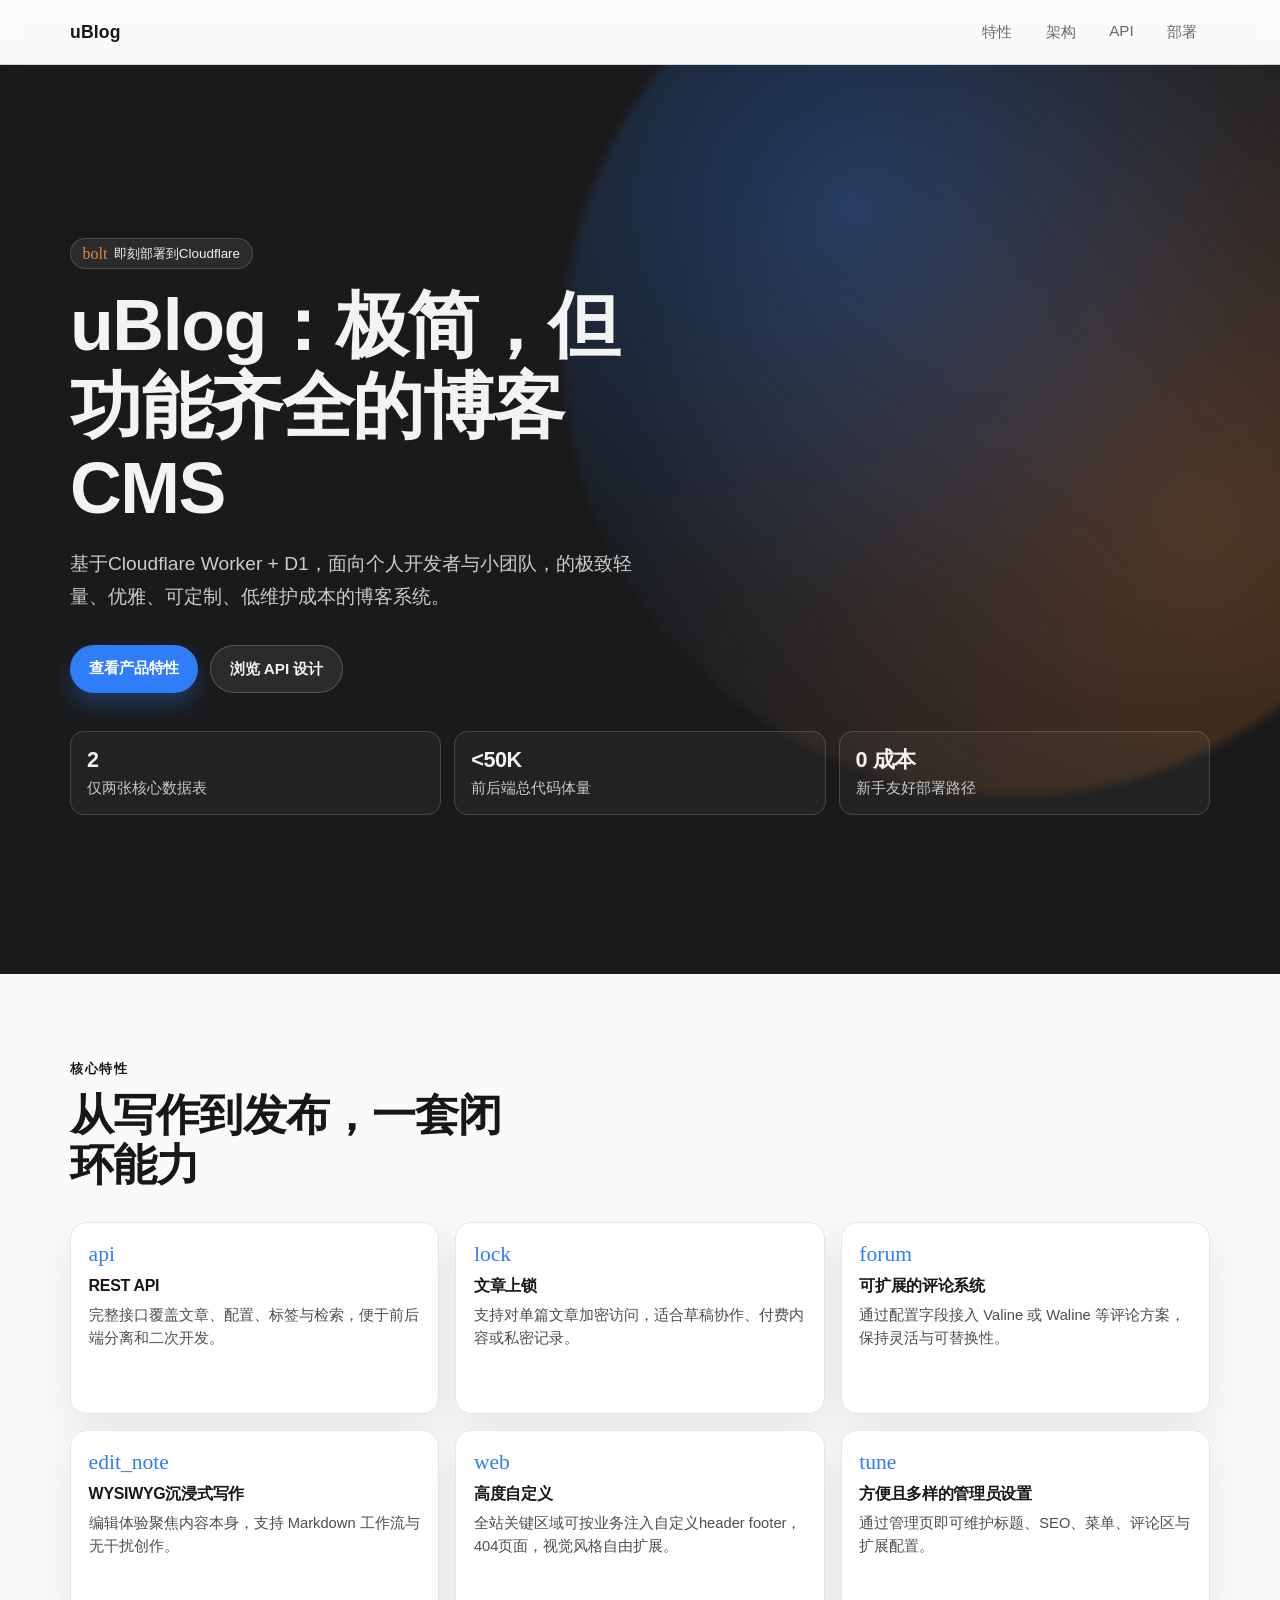
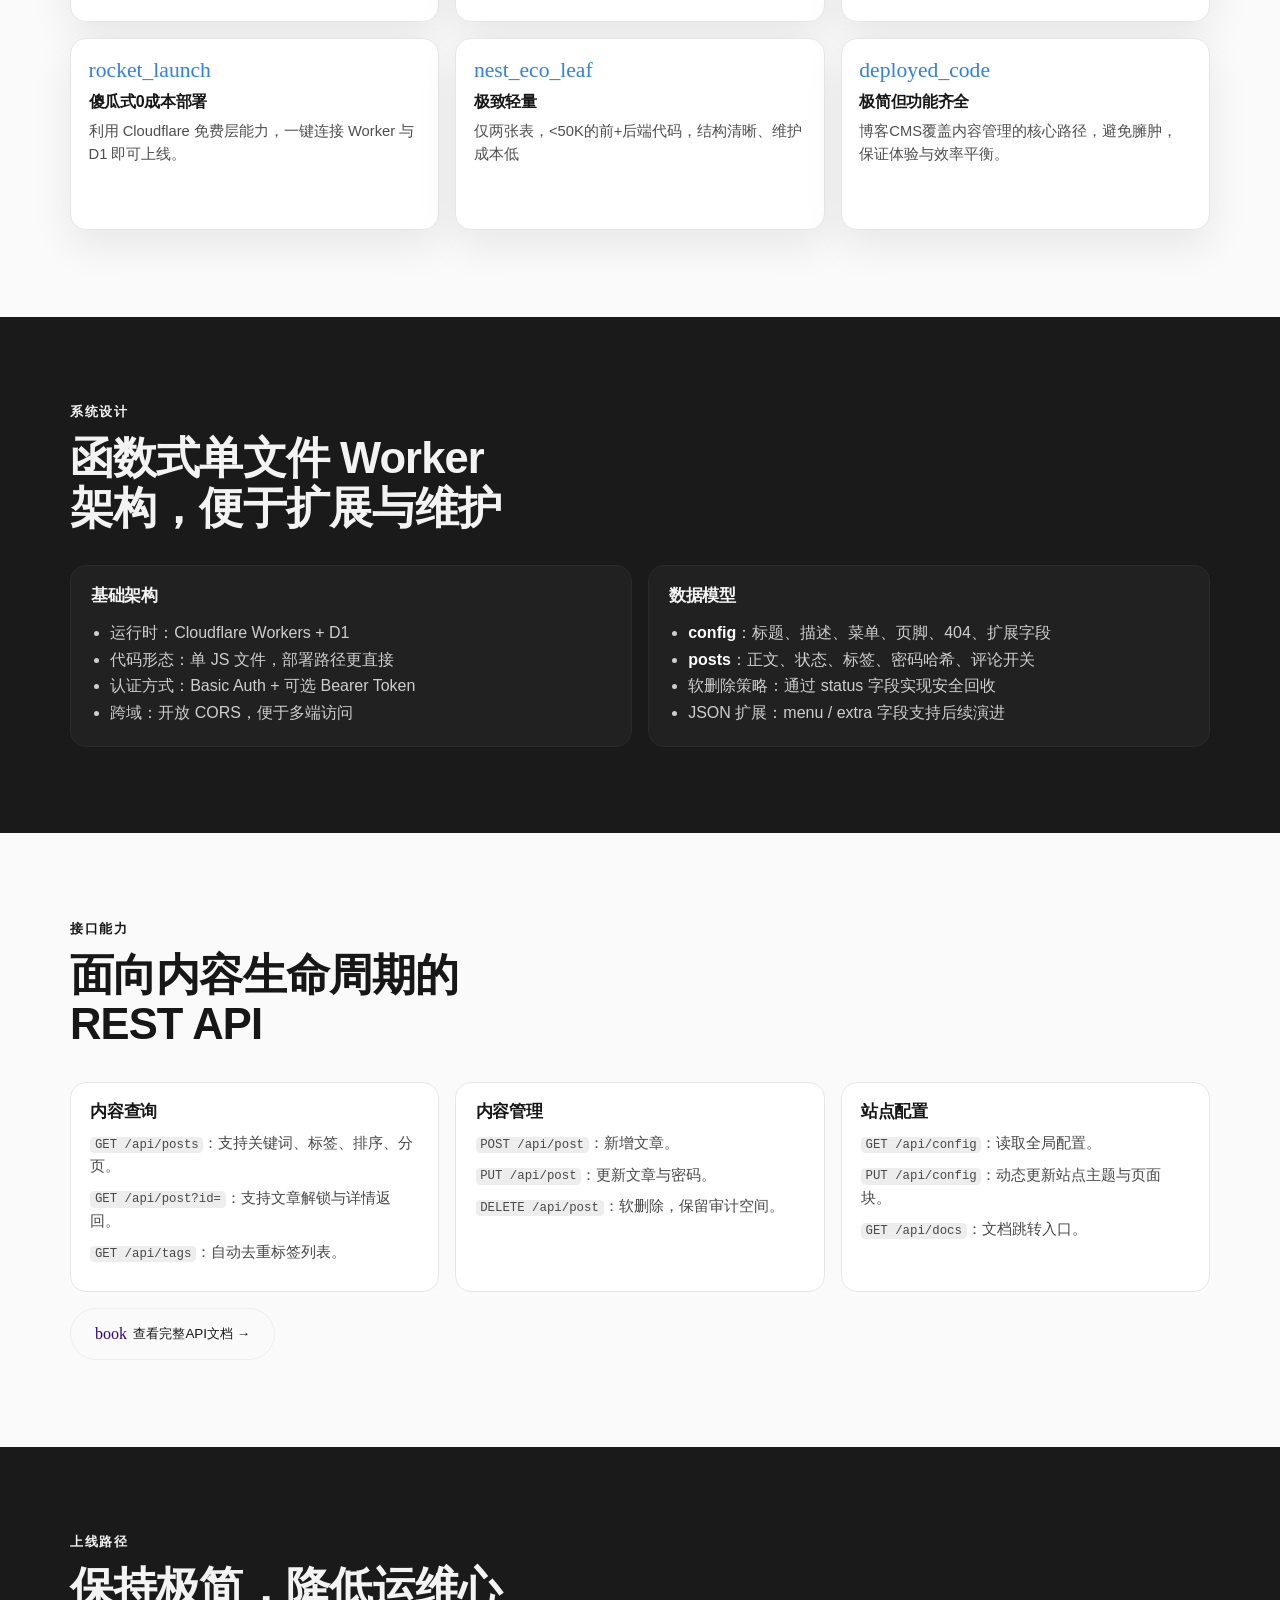
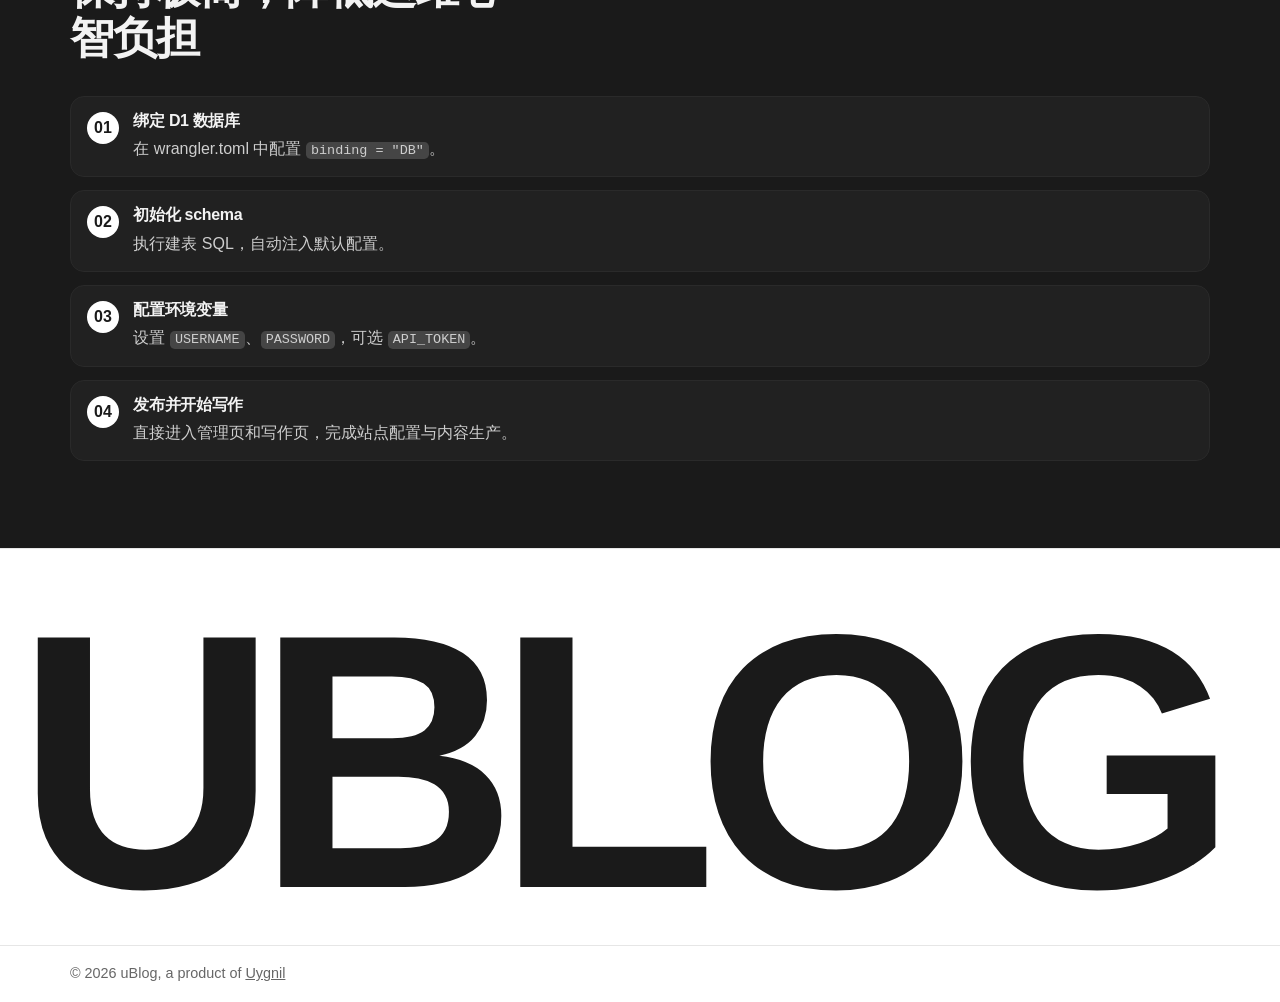
==== landing/index.html @ 9b81aa14 "docs: README and landing page" ====
<!DOCTYPE html>
<html lang="zh-CN">
  <head>
    <meta charset="UTF-8" />
    <meta name="viewport" content="width=device-width, initial-scale=1.0" />
    <title>uBlog | 极简但功能齐全的博客 CMS</title>
    <meta
      name="description"
      content="uBlog 是基于 Cloudflare Worker + D1 的极简博客系统：轻量、可扩展、支持文章上锁、REST API 与沉浸式 Markdown 写作。"
    />
    <link rel="preconnect" href="https://fonts.googleapis.com" />
    <link rel="preconnect" href="https://fonts.gstatic.com" crossorigin />
    <link rel="stylesheet" href="./styles.css" />
  </head>
  <body>
    <header class="site-header">
      <div class="container nav-wrap">
        <a class="logo" href="#top">uBlog</a>
        <nav class="nav-links">
          <a href="#features">特性</a>
          <a href="#architecture">架构</a>
          <a href="#api">API</a>
          <a href="#deploy">部署</a>
        </nav>
      </div>
    </header>

    <main id="top">
      <section class="hero section-dark">
        <div class="hero-glow" id="heroGlow" aria-hidden="true"></div>
        <div class="container hero-content">
          <p class="pill" onclick="window.location.href='https://github.com/xolyn/ublog'" style="cursor: pointer;">
            <span style="color: rgb(231,136,60)" class="material-symbols-outlined" aria-hidden="true">bolt</span>
            即刻部署到Cloudflare
          </p>  
          <h1 data-reveal>uBlog：极简，但功能齐全的博客 CMS</h1>
          <p class="hero-desc" data-reveal>
            基于Cloudflare Worker + D1，面向个人开发者与小团队，的极致轻量、优雅、可定制、低维护成本的博客系统。
          </p>
          <div class="hero-actions" data-reveal>
            <a class="btn btn-primary" href="#features">查看产品特性</a>
            <a class="btn btn-ghost" href="#api">浏览 API 设计</a>
          </div>
          <div class="kpis" data-reveal>
            <article>
              <h3>2</h3>
              <p>仅两张核心数据表</p>
            </article>
            <article>
              <h3>&lt;50K</h3>
              <p>前后端总代码体量</p>
            </article>
            <article>
              <h3>0 成本</h3>
              <p>新手友好部署路径</p>
            </article>
          </div>
        </div>
      </section>

      <section id="features" class="section-light">
        <div class="container">
          <p class="section-label" data-reveal>核心特性</p>
          <h2 data-reveal>从写作到发布，一套闭环能力</h2>
          <div class="feature-grid">
            <article class="feature-card" data-reveal>
              <span class="material-symbols-outlined" aria-hidden="true">api</span>
              <h3>REST API</h3>
              <p>完整接口覆盖文章、配置、标签与检索，便于前后端分离和二次开发。</p>
            </article>
            <article class="feature-card" data-reveal>
              <span class="material-symbols-outlined" aria-hidden="true">lock</span>
              <h3>文章上锁</h3>
              <p>支持对单篇文章加密访问，适合草稿协作、付费内容或私密记录。</p>
            </article>
            <article class="feature-card" data-reveal>
              <span class="material-symbols-outlined" aria-hidden="true">forum</span>
              <h3>可扩展的评论系统</h3>
              <p>通过配置字段接入 Valine 或 Waline 等评论方案，保持灵活与可替换性。</p>
            </article>
            <article class="feature-card" data-reveal>
              <span class="material-symbols-outlined" aria-hidden="true">edit_note</span>
              <h3>WYSIWYG沉浸式写作</h3>
              <p>编辑体验聚焦内容本身，支持 Markdown 工作流与无干扰创作。</p>
            </article>
            <article class="feature-card" data-reveal>
              <span class="material-symbols-outlined" aria-hidden="true">web</span>
              <h3>高度自定义</h3>
              <p>全站关键区域可按业务注入自定义header footer，404页面，视觉风格自由扩展。</p>
            </article>
            <article class="feature-card" data-reveal>
              <span class="material-symbols-outlined" aria-hidden="true">tune</span>
              <h3>方便且多样的管理员设置</h3>
              <p>通过管理页即可维护标题、SEO、菜单、评论区与扩展配置。</p>
            </article>
            <article class="feature-card" data-reveal>
              <span class="material-symbols-outlined" aria-hidden="true">rocket_launch</span>
              <h3>傻瓜式0成本部署</h3>
              <p>利用 Cloudflare 免费层能力，一键连接 Worker 与 D1 即可上线。</p>
            </article>
            <article class="feature-card" data-reveal>
              <span class="material-symbols-outlined" aria-hidden="true">nest_eco_leaf</span>
              <h3>极致轻量</h3>
              <p>仅两张表，&lt;50K的前+后端代码，结构清晰、维护成本低</p>
            </article>
            <article class="feature-card" data-reveal>
              <span class="material-symbols-outlined" aria-hidden="true">deployed_code</span>
              <h3>极简但功能齐全</h3>
              <p>博客CMS覆盖内容管理的核心路径，避免臃肿，保证体验与效率平衡。</p>
            </article>
          </div>
        </div>
      </section>

      <section id="architecture" class="section-dark">
        <div class="container">
          <p class="section-label" data-reveal>系统设计</p>
          <h2 data-reveal>函数式单文件 Worker 架构，便于扩展与维护</h2>
          <div class="split-grid">
            <article class="panel" data-reveal>
              <h3>基础架构</h3>
              <ul>
                <li>运行时：Cloudflare Workers + D1</li>
                <li>代码形态：单 JS 文件，部署路径更直接</li>
                <li>认证方式：Basic Auth + 可选 Bearer Token</li>
                <li>跨域：开放 CORS，便于多端访问</li>
              </ul>
            </article>
            <article class="panel" data-reveal>
              <h3>数据模型</h3>
              <ul>
                <li><strong>config</strong>：标题、描述、菜单、页脚、404、扩展字段</li>
                <li><strong>posts</strong>：正文、状态、标签、密码哈希、评论开关</li>
                <li>软删除策略：通过 status 字段实现安全回收</li>
                <li>JSON 扩展：menu / extra 字段支持后续演进</li>
              </ul>
            </article>
          </div>
        </div>
      </section>

      <section id="api" class="section-light">
        <div class="container">
          <p class="section-label" data-reveal>接口能力</p>
          <h2 data-reveal>面向内容生命周期的 REST API</h2>
          <div class="api-grid">
            <article class="api-card" data-reveal>
              <h3>内容查询</h3>
              <p><code>GET /api/posts</code>：支持关键词、标签、排序、分页。</p>
              <p><code>GET /api/post?id=</code>：支持文章解锁与详情返回。</p>
              <p><code>GET /api/tags</code>：自动去重标签列表。</p>
            </article>
            <article class="api-card" data-reveal>
              <h3>内容管理</h3>
              <p><code>POST /api/post</code>：新增文章。</p>
              <p><code>PUT /api/post</code>：更新文章与密码。</p>
              <p><code>DELETE /api/post</code>：软删除，保留审计空间。</p>
            </article>
            <article class="api-card" data-reveal>
              <h3>站点配置</h3>
              <p><code>GET /api/config</code>：读取全局配置。</p>
              <p><code>PUT /api/config</code>：动态更新站点主题与页面块。</p>
              <p><code>GET /api/docs</code>：文档跳转入口。</p>
            </article>
          </div>

            <p class="pill" style="padding:1rem 1.5rem; cursor: pointer; border:1px solid #eee; margin-top: 1rem;" onclick="window.location.href='https://github.com/xolyn/ublog/blob/main/readme.md#api'" style="cursor: pointer;">
              <span style="color: rgb(50, 0, 151)" class="material-symbols-outlined" aria-hidden="true">book</span>
              查看完整API文档 &rarr;
            </p>  

        </div>
      </section>

      <section id="deploy" class="section-dark">
        <div class="container">
          <p class="section-label" data-reveal>上线路径</p>
          <h2 data-reveal>保持极简，降低运维心智负担</h2>
          <div class="timeline">
            <article data-reveal>
              <span>01</span>
              <div>
                <h3>绑定 D1 数据库</h3>
                <p>在 wrangler.toml 中配置 <code>binding = "DB"</code>。</p>
              </div>
            </article>
            <article data-reveal>
              <span>02</span>
              <div>
                <h3>初始化 schema</h3>
                <p>执行建表 SQL，自动注入默认配置。</p>
              </div>
            </article>
            <article data-reveal>
              <span>03</span>
              <div>
                <h3>配置环境变量</h3>
                <p>设置 <code>USERNAME</code>、<code>PASSWORD</code>，可选 <code>API_TOKEN</code>。</p>
              </div>
            </article>
            <article data-reveal>
              <span>04</span>
              <div>
                <h3>发布并开始写作</h3>
                <p>直接进入管理页和写作页，完成站点配置与内容生产。</p>
              </div>
            </article>
          </div>
        </div>
      </section>

      <section class="brand-wall">
        <div class="container">
          <p class="brand-fit" id="brandFit" aria-label="UBLOG">UBLOG</p>
        </div>
      </section>
    </main>

    <footer class="site-footer">
      <div class="container">
        <p>&copy; 2026 uBlog, a product of <a href="https://zhoulingyu.net" target="_blank">Uygnil</a></p>
      </div>
    </footer>

    <script src="./script.js"></script>
  </body>
</html>
---- landing/styles.css ----
@font-face {
  font-family: 'Inter';
  src: url('https://cdn.zhoulingyu.net/fonts/inter/InterLatin.woff2') format('woff2');
}

@font-face {
  font-family: 'msr';
  src: url('https://cdn.zhoulingyu.net/fonts/~icon/msr.woff2') format('woff2');
}

:root {
  --color-base: #1a1a1a;
  --color-surface: #fafafa;
  --color-white: #ffffff;
  --color-text-dark: #171717;
  --color-text-light: #f3f3f3;
  --color-muted-dark: #8b8b8b;
  --color-muted-light: #676767;
  --color-border-dark: #2a2a2a;
  --color-border-light: #e6e6e6;
  --color-accent: #2f7ef7;
  --color-accent-2: #ff8c3a;
  --header-height: 4rem;
  --radius-xl: 1.25rem;
  --radius-lg: 1rem;
  --radius-md: 0.875rem;
  --shadow-soft: 0 16px 40px rgba(0, 0, 0, 0.08);
  --shadow-dark: 0 24px 48px rgba(0, 0, 0, 0.25);
  --container-width: 1140px;
}

*,
*::before,
*::after {
  box-sizing: border-box;
}

html {
  scroll-behavior: smooth;
}

body {
  margin: 0;
  font-family: "Inter", "PingFang SC", "Hiragino Sans GB", "Microsoft YaHei",
    sans-serif;
  background: var(--color-surface);
  color: var(--color-text-dark);
  text-rendering: optimizeLegibility;
  overflow-x: hidden;
}

a {
  color: inherit;
}

.container {
  width: min(var(--container-width), calc(100% - 2.5rem));
  margin: 0 auto;
}

.site-header {
  position: fixed;
  top: 0;
  left: 0;
  width: 100%;
  z-index: 1000;
  background: rgba(250, 250, 250, 0.82);
  backdrop-filter: blur(14px);
  border-bottom: 1px solid rgba(26, 26, 26, 0.08);
}

.nav-wrap {
  min-height: var(--header-height);
  display: flex;
  align-items: center;
  justify-content: space-between;
  gap: 1rem;
}

.logo {
  text-decoration: none;
  font-weight: 800;
  font-size: 1.1rem;
  letter-spacing: 0.01em;
}

.nav-links {
  display: flex;
  gap: 0.5rem;
  flex-wrap: wrap;
  justify-content: flex-end;
}

.nav-links a {
  text-decoration: none;
  color: var(--color-muted-light);
  font-size: 0.95rem;
  font-weight: 500;
  padding: 0.45rem 0.8rem;
  border-radius: 999px;
  transition: color 180ms ease, background-color 180ms ease;
}

.nav-links a:hover,
.nav-links a.is-active {
  color: var(--color-base);
  background: rgba(26, 26, 26, 0.08);
}

main {
  padding-top: var(--header-height);
}

section {
  position: relative;
  overflow: hidden;
}

.section-dark {
  background: var(--color-base);
  color: var(--color-text-light);
}

.section-light {
  background: var(--color-surface);
  color: var(--color-text-dark);
}

.hero {
  min-height: calc(94svh - var(--header-height));
  display: flex;
  align-items: center;
  padding: 5.5rem 0 4.5rem;
}

.hero-glow {
  position: absolute;
  top: -18%;
  right: -14%;
  width: min(56rem, 85vw);
  height: min(56rem, 85vw);
  border-radius: 50%;
  background:
    radial-gradient(
      circle at 32% 34%,
      rgba(47, 126, 247, 0.32),
      rgba(47, 126, 247, 0.05) 48%,
      rgba(47, 126, 247, 0) 72%
    ),
    radial-gradient(
      circle at 72% 70%,
      rgba(255, 140, 58, 0.24),
      rgba(255, 140, 58, 0) 65%
    );
  pointer-events: none;
  filter: blur(4px);
  transform: translate3d(0, 0, 0);
}

.hero-content {
  position: relative;
  z-index: 1;
}

.pill {
  width: fit-content;
  display: inline-flex;
  align-items: center;
  gap: 0.4rem;
  margin: 0;
  padding: 0.32rem 0.72rem;
  border-radius: 999px;
  background: rgba(250, 250, 250, 0.08);
  border: 1px solid rgba(250, 250, 250, 0.15);
  font-size: 0.84rem;
}

.pill .material-symbols-outlined {
  font-size: 1rem;
  color: #9ec2ff;
}

.material-symbols-outlined{
font-family: 'msr' !important;
}

h1,
h2,
h3 {
  margin: 0;
  line-height: 1.14;
  letter-spacing: -0.02em;
}

h1 {
  margin-top: 1rem;
  max-width: 14ch;
  font-size: clamp(2.2rem, 5.6vw, 5rem);
}

.hero-desc {
  margin-top: 1.15rem;
  max-width: 56ch;
  color: #cccccc;
  font-size: clamp(1rem, 2.2vw, 1.2rem);
  line-height: 1.7;
}

.hero-actions {
  margin-top: 2rem;
  display: flex;
  flex-wrap: wrap;
  gap: 0.75rem;
}

.btn {
  text-decoration: none;
  border-radius: 999px;
  padding: 0.76rem 1.18rem;
  font-weight: 600;
  font-size: 0.95rem;
  transition: transform 180ms ease, box-shadow 180ms ease, background-color 180ms ease;
}

.btn:hover {
  transform: translateY(-1px);
}

.btn-primary {
  color: var(--color-white);
  background: var(--color-accent);
  box-shadow: 0 12px 22px rgba(47, 126, 247, 0.3);
}

.btn-primary:hover {
  background: #226ce0;
}

.btn-ghost {
  color: #f2f2f2;
  background: rgba(250, 250, 250, 0.08);
  border: 1px solid rgba(250, 250, 250, 0.2);
}

.kpis {
  margin-top: 2.4rem;
  display: grid;
  grid-template-columns: repeat(3, minmax(0, 1fr));
  gap: 0.8rem;
}

.kpis article {
  border: 1px solid rgba(250, 250, 250, 0.16);
  border-radius: var(--radius-md);
  background: rgba(255, 255, 255, 0.04);
  padding: 1rem;
}

.kpis h3 {
  font-size: 1.35rem;
}

.kpis p {
  margin: 0.4rem 0 0;
  color: #cacaca;
  font-size: 0.92rem;
}

.section-light .container,
.section-dark .container {
  padding: 5.4rem 0;
}

.section-label {
  margin: 0;
  font-size: 0.82rem;
  text-transform: uppercase;
  letter-spacing: 0.13em;
  font-weight: 700;
  opacity: 0.76;
}

.section-light h2,
.section-dark h2 {
  margin-top: 0.82rem;
  max-width: 18ch;
  font-size: clamp(1.75rem, 3.4vw, 3.2rem);
}

.feature-grid {
  margin-top: 2rem;
  display: grid;
  grid-template-columns: repeat(3, minmax(0, 1fr));
  gap: 1rem;
}

.feature-card {
  background: var(--color-white);
  border: 1px solid var(--color-border-light);
  border-radius: var(--radius-lg);
  padding: 1.2rem 1.1rem;
  min-height: 12rem;
  box-shadow: var(--shadow-soft);
}

.feature-card .material-symbols-outlined {
  font-size: 1.35rem;
  color: var(--color-accent);
}

.feature-card h3 {
  margin-top: 0.6rem;
  font-size: 1rem;
}

.feature-card p {
  margin: 0.55rem 0 0;
  color: #4e4e4e;
  line-height: 1.55;
  font-size: 0.92rem;
}

.split-grid {
  margin-top: 2rem;
  display: grid;
  grid-template-columns: repeat(2, minmax(0, 1fr));
  gap: 1rem;
}

.panel {
  border: 1px solid var(--color-border-dark);
  border-radius: var(--radius-lg);
  padding: 1.25rem;
  background: rgba(255, 255, 255, 0.03);
}

.panel h3 {
  font-size: 1.08rem;
}

.panel ul {
  margin: 0.9rem 0 0;
  padding-left: 1.2rem;
  color: #cecece;
  line-height: 1.65;
}

.panel strong {
  color: var(--color-white);
}

.api-grid {
  margin-top: 2rem;
  display: grid;
  grid-template-columns: repeat(3, minmax(0, 1fr));
  gap: 1rem;
}

.api-card {
  background: var(--color-white);
  border: 1px solid var(--color-border-light);
  border-radius: var(--radius-lg);
  padding: 1.2rem;
}

.api-card h3 {
  font-size: 1.05rem;
  margin-bottom: 0.68rem;
}

.api-card p {
  margin: 0.52rem 0;
  color: #484848;
  line-height: 1.55;
  font-size: 0.92rem;
}

code {
  font-family: ui-monospace, SFMono-Regular, Menlo, Consolas, monospace;
  font-size: 0.84em;
  border-radius: 0.35em;
  padding: 0.1em 0.38em;
  background: rgba(26, 26, 26, 0.08);
}

.section-dark code {
  background: rgba(250, 250, 250, 0.16);
}

.timeline {
  margin-top: 2rem;
  display: grid;
  gap: 0.8rem;
}

.timeline article {
  display: grid;
  grid-template-columns: auto 1fr;
  align-items: flex-start;
  gap: 0.9rem;
  border: 1px solid var(--color-border-dark);
  border-radius: var(--radius-md);
  padding: 0.95rem 1rem;
  background: rgba(255, 255, 255, 0.03);
}

.timeline span {
  display: inline-flex;
  width: 2rem;
  height: 2rem;
  border-radius: 999px;
  align-items: center;
  justify-content: center;
  font-weight: 700;
  color: var(--color-base);
  background: var(--color-white);
}

.timeline h3 {
  font-size: 1rem;
}

.timeline p {
  margin: 0.45rem 0 0;
  color: #cecece;
  line-height: 1.5;
}

.brand-wall {
  background: var(--color-white);
  padding: 4rem 0 2.2rem;
  border-top: 1px solid var(--color-border-light);
  overflow: clip;
}

.brand-wall .container {
  width: 100%;
  max-width: none;
  padding: 0 1rem;
  overflow: hidden;
}

.brand-fit {
  margin: 0;
  width: 100%;
  display: block;
  white-space: nowrap;
  line-height: 0.82;
  font-weight: 900;
  letter-spacing: -0.06em;
  color: var(--color-base);
  user-select: none;
  text-transform: uppercase;
}

.site-footer {
  background: var(--color-white);
  border-top: 1px solid var(--color-border-light);
  padding: 1.2rem 0 2rem;
}

.site-footer p {
  margin: 0;
  color: #666666;
  font-size: 0.9rem;
}

[data-reveal] {
  opacity: 0;
  transform: translate3d(0, 24px, 0);
  transition: opacity 640ms ease, transform 640ms ease;
}

[data-reveal].is-visible {
  opacity: 1;
  transform: translate3d(0, 0, 0);
}

@media (max-width: 1080px) {
  .feature-grid,
  .api-grid {
    grid-template-columns: repeat(2, minmax(0, 1fr));
  }
}

@media (max-width: 800px) {
  :root {
    --header-height: 4.6rem;
  }

  .container {
    width: min(var(--container-width), calc(100% - 1.6rem));
  }

  .hero {
    padding: 4rem 0 3.4rem;
    min-height: auto;
  }

  .nav-wrap {
    align-items: flex-start;
    padding: 0.7rem 0;
    flex-direction: column;
  }

  .nav-links {
    width: 100%;
    justify-content: flex-start;
  }

  .kpis,
  .feature-grid,
  .split-grid,
  .api-grid {
    grid-template-columns: 1fr;
  }

  .section-light .container,
  .section-dark .container {
    padding: 4.4rem 0;
  }

  .brand-wall {
    padding-top: 3.2rem;
  }
}

@media (orientation: landscape) and (max-height: 660px) {
  .hero {
    min-height: auto;
    padding-top: 3.8rem;
  }

  .kpis article {
    padding: 0.8rem;
  }
}

@media (prefers-reduced-motion: reduce) {
  html {
    scroll-behavior: auto;
  }

  [data-reveal] {
    opacity: 1;
    transform: none;
    transition: none;
  }

  .btn {
    transition: none;
  }

  .hero-glow {
    transform: none !important;
  }
}
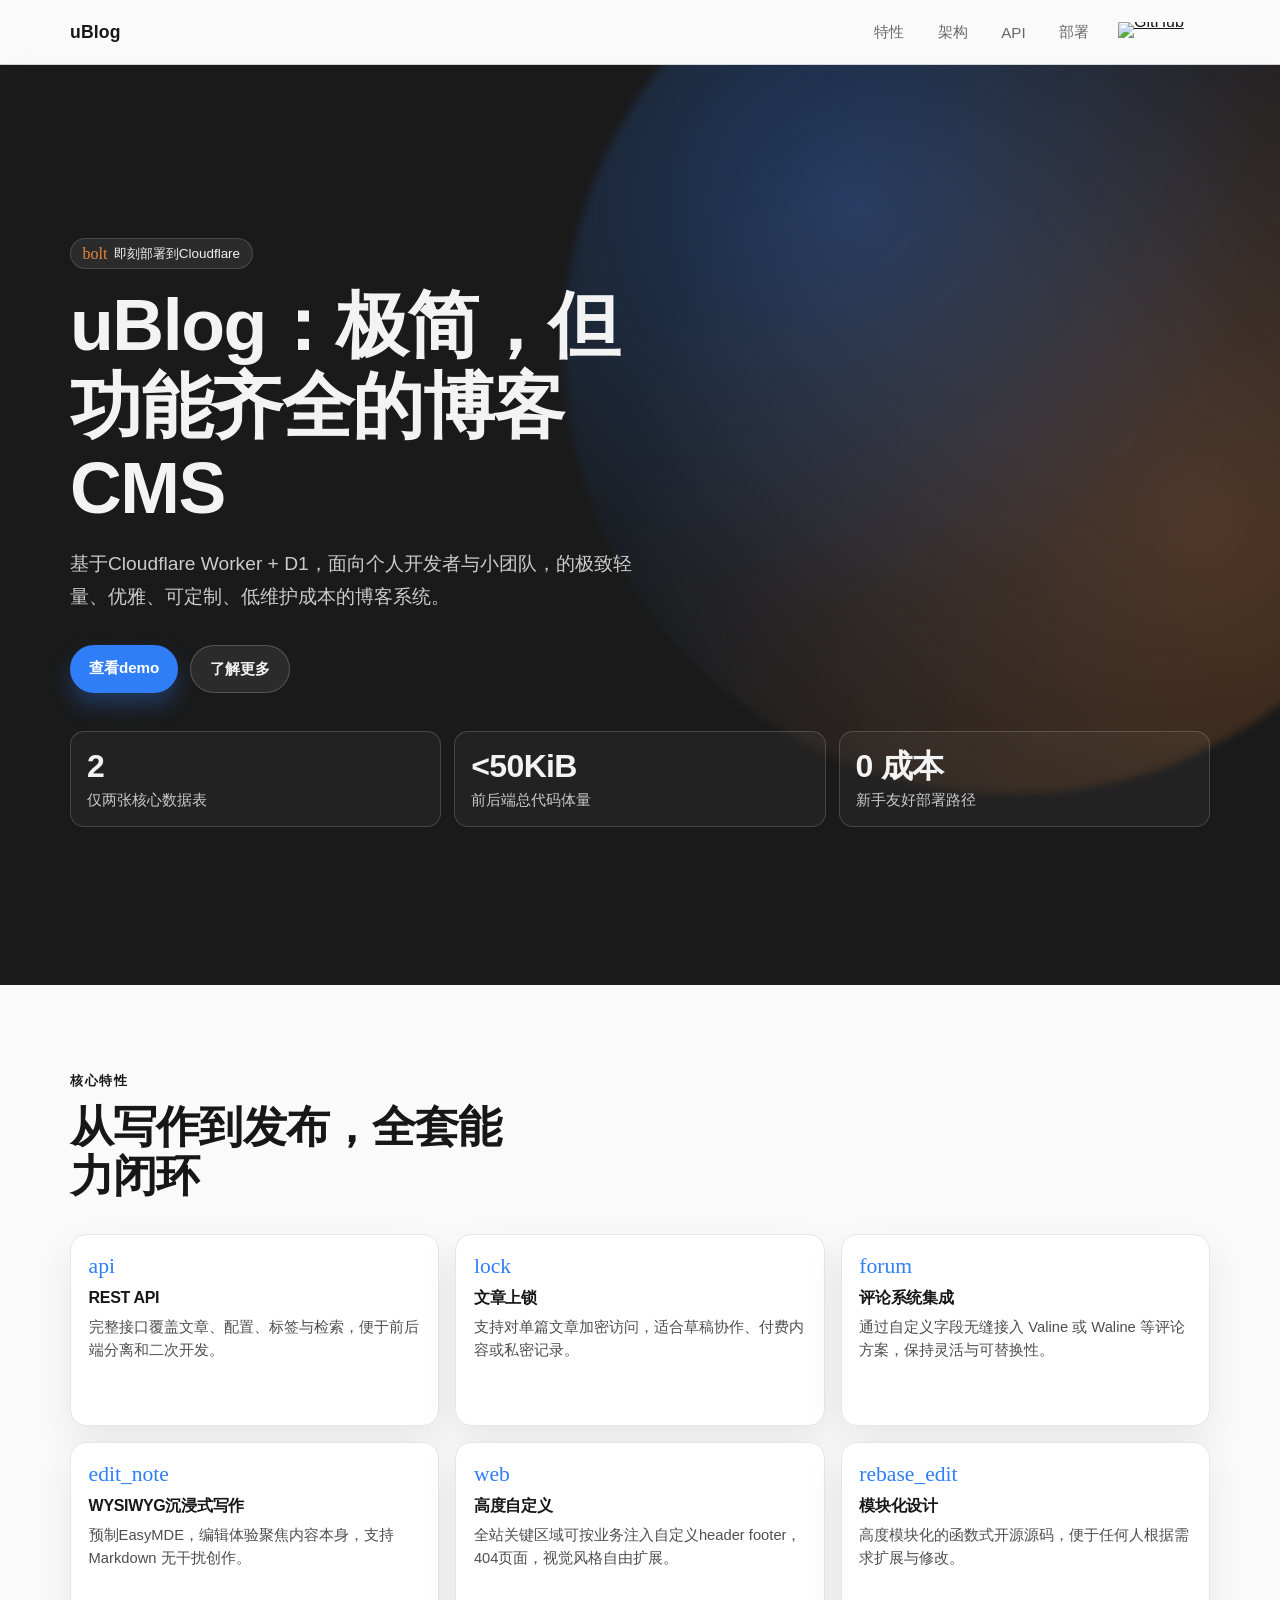
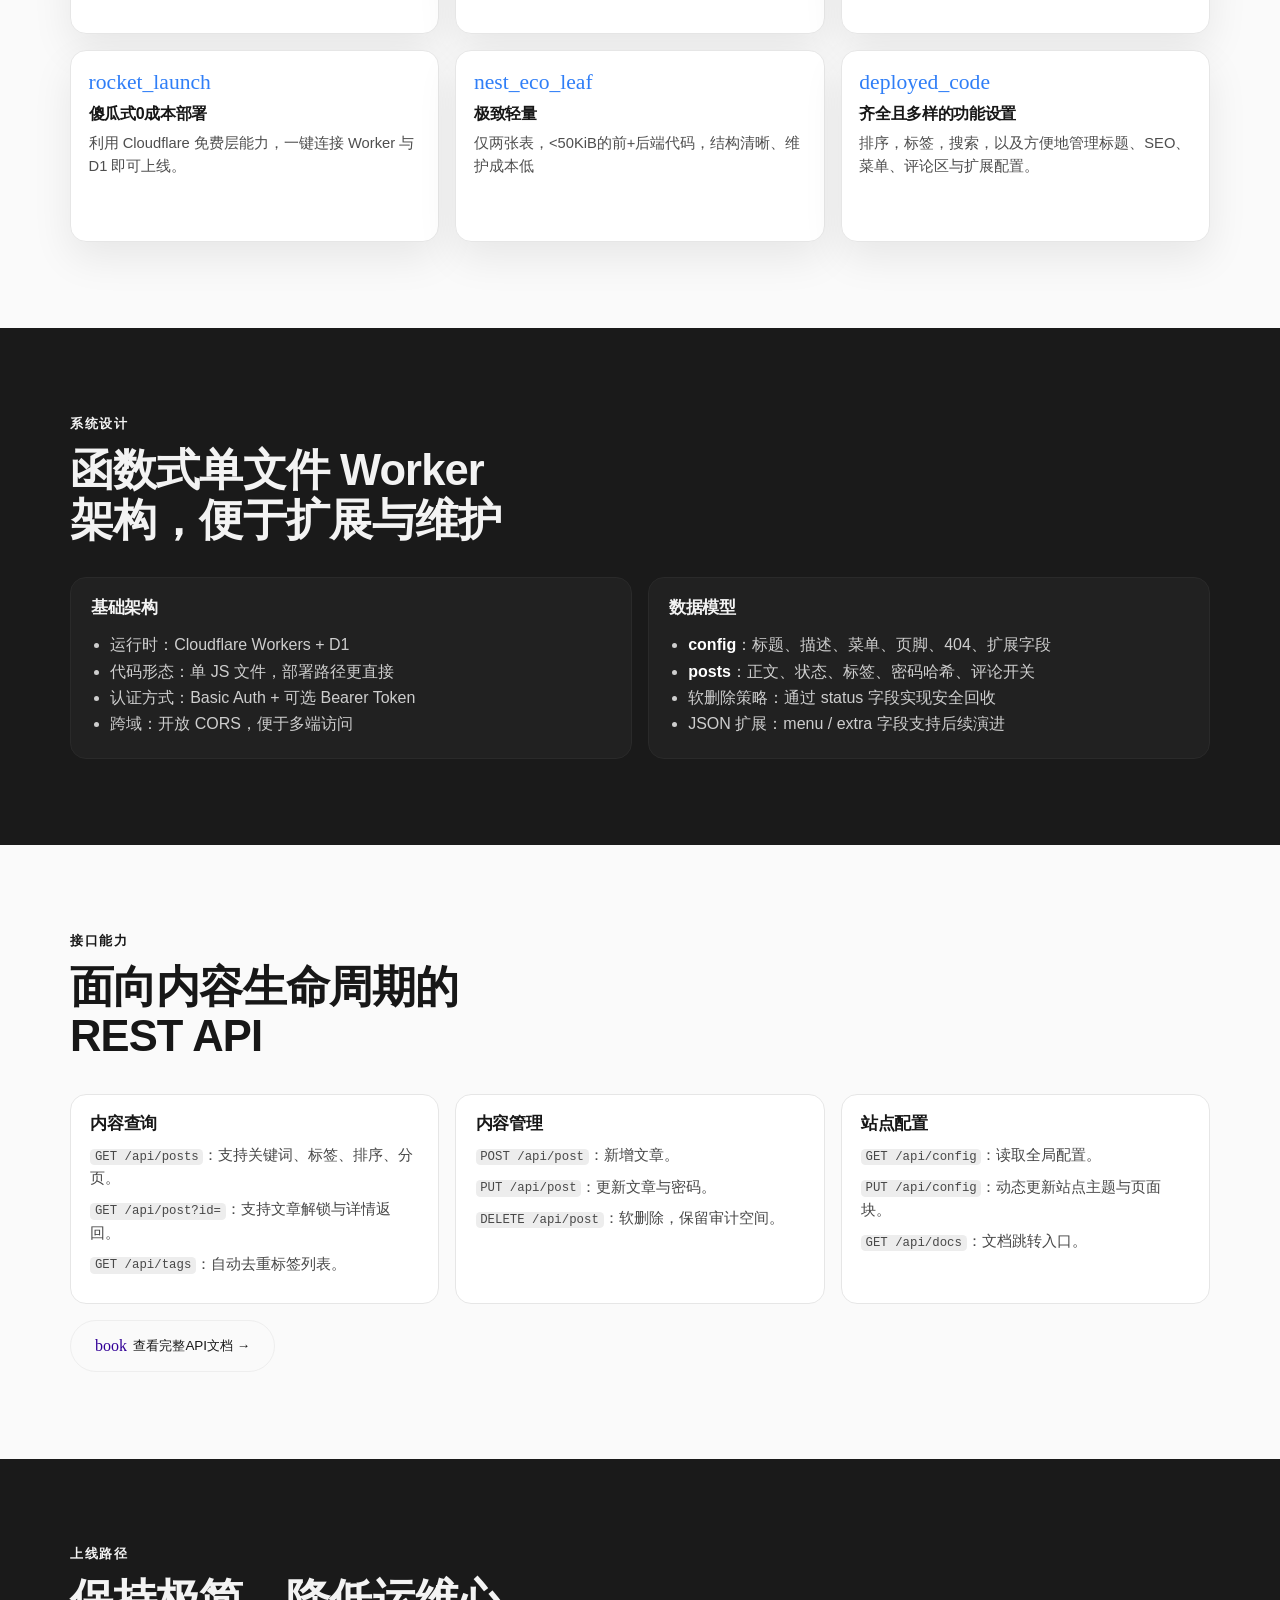
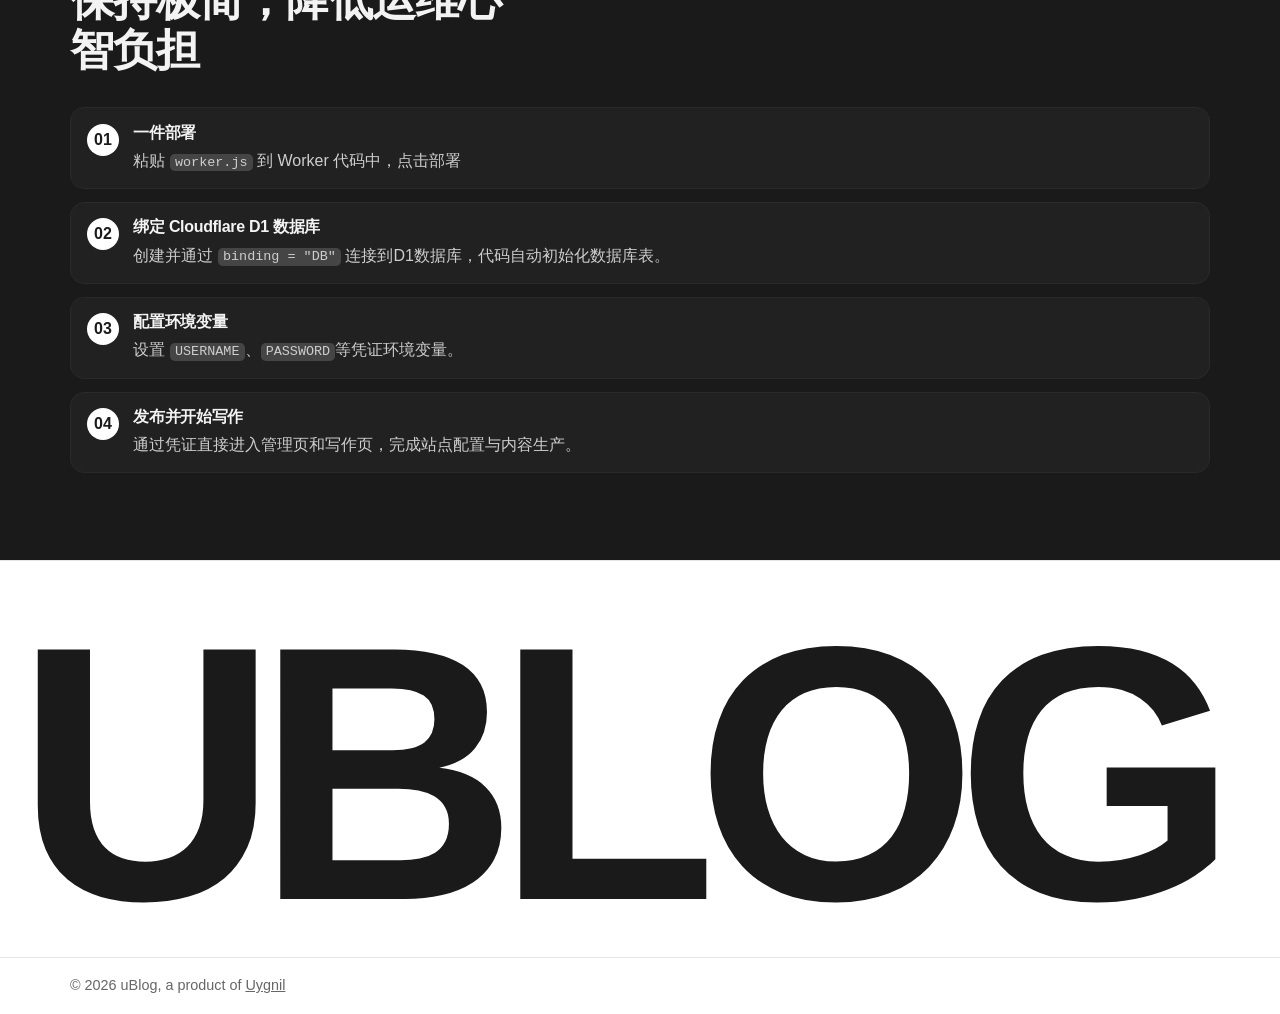
==== commit 7c31f13d: "styles: update landing page" ====
--- a/landing/index.html
+++ b/landing/index.html
@@ -16,12 +16,46 @@
     <header class="site-header">
       <div class="container nav-wrap">
         <a class="logo" href="#top">uBlog</a>
-        <nav class="nav-links">
+        <nav
+          class="nav-links"
+          id="primary-nav"
+          aria-label="页面导航"
+        >
           <a href="#features">特性</a>
           <a href="#architecture">架构</a>
           <a href="#api">API</a>
           <a href="#deploy">部署</a>
         </nav>
+        <div class="nav-tools">
+          <a
+            class="nav-github"
+            href="https://github.com/xolyn/ublog"
+            target="_blank"
+            rel="noopener noreferrer"
+          >
+            <img
+              class="nav-github__badge"
+              src="https://img.shields.io/github/stars/xolyn/ublog"
+              alt="GitHub"
+              width="92"
+              height="20"
+              loading="lazy"
+              decoding="async"
+            />
+          </a>
+          <button
+            type="button"
+            class="nav-toggle"
+            id="navToggle"
+            aria-expanded="false"
+            aria-controls="primary-nav"
+            aria-label="展开或收起导航菜单"
+          >
+            <span class="nav-toggle__bar" aria-hidden="true"></span>
+            <span class="nav-toggle__bar" aria-hidden="true"></span>
+            <span class="nav-toggle__bar" aria-hidden="true"></span>
+          </button>
+        </div>
       </div>
     </header>
 
@@ -38,20 +72,20 @@
             基于Cloudflare Worker + D1，面向个人开发者与小团队，的极致轻量、优雅、可定制、低维护成本的博客系统。
           </p>
           <div class="hero-actions" data-reveal>
-            <a class="btn btn-primary" href="#features">查看产品特性</a>
-            <a class="btn btn-ghost" href="#api">浏览 API 设计</a>
+            <a class="btn btn-primary" href="https://ublog.zlybox.eu.org">查看demo</a>
+            <a class="btn btn-ghost" href="#features">了解更多</a>
           </div>
           <div class="kpis" data-reveal>
             <article>
-              <h3>2</h3>
+              <h3 style="font-size: xx-large;">2</h3>
               <p>仅两张核心数据表</p>
             </article>
             <article>
-              <h3>&lt;50K</h3>
+              <h3 style="font-size: xx-large;">&lt;50KiB</h3>
               <p>前后端总代码体量</p>
             </article>
             <article>
-              <h3>0 成本</h3>
+              <h3 style="font-size: xx-large;">0 成本</h3>
               <p>新手友好部署路径</p>
             </article>
           </div>
@@ -61,7 +95,7 @@
       <section id="features" class="section-light">
         <div class="container">
           <p class="section-label" data-reveal>核心特性</p>
-          <h2 data-reveal>从写作到发布，一套闭环能力</h2>
+          <h2 data-reveal>从写作到发布，全套能力闭环</h2>
           <div class="feature-grid">
             <article class="feature-card" data-reveal>
               <span class="material-symbols-outlined" aria-hidden="true">api</span>
@@ -75,13 +109,13 @@
             </article>
             <article class="feature-card" data-reveal>
               <span class="material-symbols-outlined" aria-hidden="true">forum</span>
-              <h3>可扩展的评论系统</h3>
-              <p>通过配置字段接入 Valine 或 Waline 等评论方案，保持灵活与可替换性。</p>
+              <h3>评论系统集成</h3>
+              <p>通过自定义字段无缝接入 Valine 或 Waline 等评论方案，保持灵活与可替换性。</p>
             </article>
             <article class="feature-card" data-reveal>
               <span class="material-symbols-outlined" aria-hidden="true">edit_note</span>
               <h3>WYSIWYG沉浸式写作</h3>
-              <p>编辑体验聚焦内容本身，支持 Markdown 工作流与无干扰创作。</p>
+              <p>预制EasyMDE，编辑体验聚焦内容本身，支持 Markdown 无干扰创作。</p>
             </article>
             <article class="feature-card" data-reveal>
               <span class="material-symbols-outlined" aria-hidden="true">web</span>
@@ -89,9 +123,9 @@
               <p>全站关键区域可按业务注入自定义header footer，404页面，视觉风格自由扩展。</p>
             </article>
             <article class="feature-card" data-reveal>
-              <span class="material-symbols-outlined" aria-hidden="true">tune</span>
-              <h3>方便且多样的管理员设置</h3>
-              <p>通过管理页即可维护标题、SEO、菜单、评论区与扩展配置。</p>
+              <span class="material-symbols-outlined" aria-hidden="true">rebase_edit</span>
+              <h3>模块化设计</h3>
+              <p>高度模块化的函数式开源源码，便于任何人根据需求扩展与修改。</p>
             </article>
             <article class="feature-card" data-reveal>
               <span class="material-symbols-outlined" aria-hidden="true">rocket_launch</span>
@@ -101,12 +135,12 @@
             <article class="feature-card" data-reveal>
               <span class="material-symbols-outlined" aria-hidden="true">nest_eco_leaf</span>
               <h3>极致轻量</h3>
-              <p>仅两张表，&lt;50K的前+后端代码，结构清晰、维护成本低</p>
+              <p>仅两张表，&lt;50KiB的前+后端代码，结构清晰、维护成本低</p>
             </article>
             <article class="feature-card" data-reveal>
               <span class="material-symbols-outlined" aria-hidden="true">deployed_code</span>
-              <h3>极简但功能齐全</h3>
-              <p>博客CMS覆盖内容管理的核心路径，避免臃肿，保证体验与效率平衡。</p>
+              <h3>齐全且多样的功能设置</h3>
+              <p>排序，标签，搜索，以及方便地管理标题、SEO、菜单、评论区与扩展配置。</p>
             </article>
           </div>
         </div>
@@ -164,7 +198,10 @@
             </article>
           </div>
 
-            <p class="pill" style="padding:1rem 1.5rem; cursor: pointer; border:1px solid #eee; margin-top: 1rem;" onclick="window.location.href='https://github.com/xolyn/ublog/blob/main/readme.md#api'" style="cursor: pointer;">
+            <p class="pill"  
+            onmouseenter="this.style.filter='brightness(.7)'"
+            onmouseleave="this.style.filter='brightness(1)'"
+            style="transition: .3s; padding:1rem 1.5rem; cursor: pointer; border:1px solid #eee; margin-top: 1rem;" onclick="window.location.href='https://github.com/xolyn/ublog/blob/main/readme.md#api'" style="cursor: pointer;">
               <span style="color: rgb(50, 0, 151)" class="material-symbols-outlined" aria-hidden="true">book</span>
               查看完整API文档 &rarr;
             </p>  
@@ -180,29 +217,31 @@
             <article data-reveal>
               <span>01</span>
               <div>
-                <h3>绑定 D1 数据库</h3>
-                <p>在 wrangler.toml 中配置 <code>binding = "DB"</code>。</p>
-              </div>
-            </article>
+                <h3>一件部署</h3>
+                <p>粘贴 <code>worker.js</code> 到 Worker 代码中，点击部署</p>
+              </div>
+            </article>
+
             <article data-reveal>
               <span>02</span>
               <div>
-                <h3>初始化 schema</h3>
-                <p>执行建表 SQL，自动注入默认配置。</p>
-              </div>
-            </article>
+                <h3>绑定 Cloudflare D1 数据库</h3>
+                <p>创建并通过 <code>binding = "DB"</code> 连接到D1数据库，代码自动初始化数据库表。</p>
+              </div>
+            </article>
+
             <article data-reveal>
               <span>03</span>
               <div>
                 <h3>配置环境变量</h3>
-                <p>设置 <code>USERNAME</code>、<code>PASSWORD</code>，可选 <code>API_TOKEN</code>。</p>
+                <p>设置 <code>USERNAME</code>、<code>PASSWORD</code>等凭证环境变量。</p>
               </div>
             </article>
             <article data-reveal>
               <span>04</span>
               <div>
                 <h3>发布并开始写作</h3>
-                <p>直接进入管理页和写作页，完成站点配置与内容生产。</p>
+                <p>通过凭证直接进入管理页和写作页，完成站点配置与内容生产。</p>
               </div>
             </article>
           </div>
--- a/landing/styles.css
+++ b/landing/styles.css
@@ -74,7 +74,7 @@
   display: flex;
   align-items: center;
   justify-content: space-between;
-  gap: 1rem;
+  gap: 0.75rem 1rem;
 }
 
 .logo {
@@ -82,13 +82,87 @@
   font-weight: 800;
   font-size: 1.1rem;
   letter-spacing: 0.01em;
+  flex-shrink: 0;
+}
+
+.nav-tools {
+  display: flex;
+  align-items: center;
+  gap: 0.35rem;
+  flex-shrink: 0;
+}
+
+.nav-github {
+  display: inline-flex;
+  align-items: center;
+  line-height: 0;
+}
+
+.nav-github__badge {
+  display: block;
+  height: 20px;
+  width: auto;
+  max-width: min(92px, 28vw);
+  object-fit: contain;
+}
+
+.nav-toggle {
+  display: none;
+  flex-direction: column;
+  justify-content: center;
+  align-items: center;
+  gap: 5px;
+  width: 2.5rem;
+  height: 2.5rem;
+  margin: 0;
+  padding: 0;
+  border: none;
+  border-radius: var(--radius-md);
+  background: transparent;
+  color: var(--color-base);
+  cursor: pointer;
+  touch-action: manipulation;
+  -webkit-tap-highlight-color: transparent;
+}
+
+.nav-toggle:hover {
+  background: rgba(26, 26, 26, 0.06);
+}
+
+.nav-toggle:focus-visible {
+  outline: 2px solid var(--color-accent);
+  outline-offset: 2px;
+}
+
+.nav-toggle__bar {
+  display: block;
+  width: 1.25rem;
+  height: 2px;
+  border-radius: 1px;
+  background: currentColor;
+  transition: transform 200ms ease, opacity 200ms ease;
+}
+
+.nav-toggle.is-open .nav-toggle__bar:nth-child(1) {
+  transform: translateY(7px) rotate(45deg);
+}
+
+.nav-toggle.is-open .nav-toggle__bar:nth-child(2) {
+  opacity: 0;
+}
+
+.nav-toggle.is-open .nav-toggle__bar:nth-child(3) {
+  transform: translateY(-7px) rotate(-45deg);
 }
 
 .nav-links {
   display: flex;
+  flex: 1;
   gap: 0.5rem;
-  flex-wrap: wrap;
+  flex-wrap: nowrap;
   justify-content: flex-end;
+  align-items: center;
+  min-width: 0;
 }
 
 .nav-links a {
@@ -99,12 +173,17 @@
   padding: 0.45rem 0.8rem;
   border-radius: 999px;
   transition: color 180ms ease, background-color 180ms ease;
+  white-space: nowrap;
 }
 
 .nav-links a:hover,
 .nav-links a.is-active {
   color: var(--color-base);
   background: rgba(26, 26, 26, 0.08);
+}
+
+body.nav-menu-open {
+  overflow: hidden;
 }
 
 main {
@@ -485,7 +564,7 @@
 
 @media (max-width: 800px) {
   :root {
-    --header-height: 4.6rem;
+    --header-height: 3.75rem;
   }
 
   .container {
@@ -498,14 +577,52 @@
   }
 
   .nav-wrap {
-    align-items: flex-start;
-    padding: 0.7rem 0;
+    padding: 0.5rem 0;
+    flex-wrap: nowrap;
+    align-items: center;
+  }
+
+  .nav-toggle {
+    display: inline-flex;
+  }
+
+  .nav-github__badge {
+    max-width: 76px;
+    height: 18px;
+  }
+
+  .nav-links {
+    position: fixed;
+    top: var(--header-height);
+    left: 0;
+    right: 0;
+    z-index: 1001;
+    display: none;
     flex-direction: column;
-  }
-
-  .nav-links {
-    width: 100%;
+    align-items: stretch;
     justify-content: flex-start;
+    flex-wrap: nowrap;
+    gap: 0.15rem;
+    margin: 0;
+    padding: 0.65rem 1.25rem calc(0.85rem + env(safe-area-inset-bottom, 0px));
+    background: rgba(250, 250, 250,1);
+    backdrop-filter: blur(16px);
+    border-bottom: 1px solid rgba(26, 26, 26, 0.1);
+    box-shadow: 0 12px 28px rgba(0, 0, 0, 0.08);
+    max-height: min(70vh, calc(100dvh - var(--header-height)));
+    overflow-y: auto;
+    -webkit-overflow-scrolling: touch;
+  }
+
+  .nav-links.is-open {
+    display: flex;
+  }
+
+  .nav-links a {
+    white-space: normal;
+    padding: 0.65rem 0.85rem;
+    border-radius: var(--radius-md);
+    font-size: 1rem;
   }
 
   .kpis,
@@ -554,4 +671,8 @@
   .hero-glow {
     transform: none !important;
   }
-}
+
+  .nav-toggle__bar {
+    transition: none;
+  }
+}
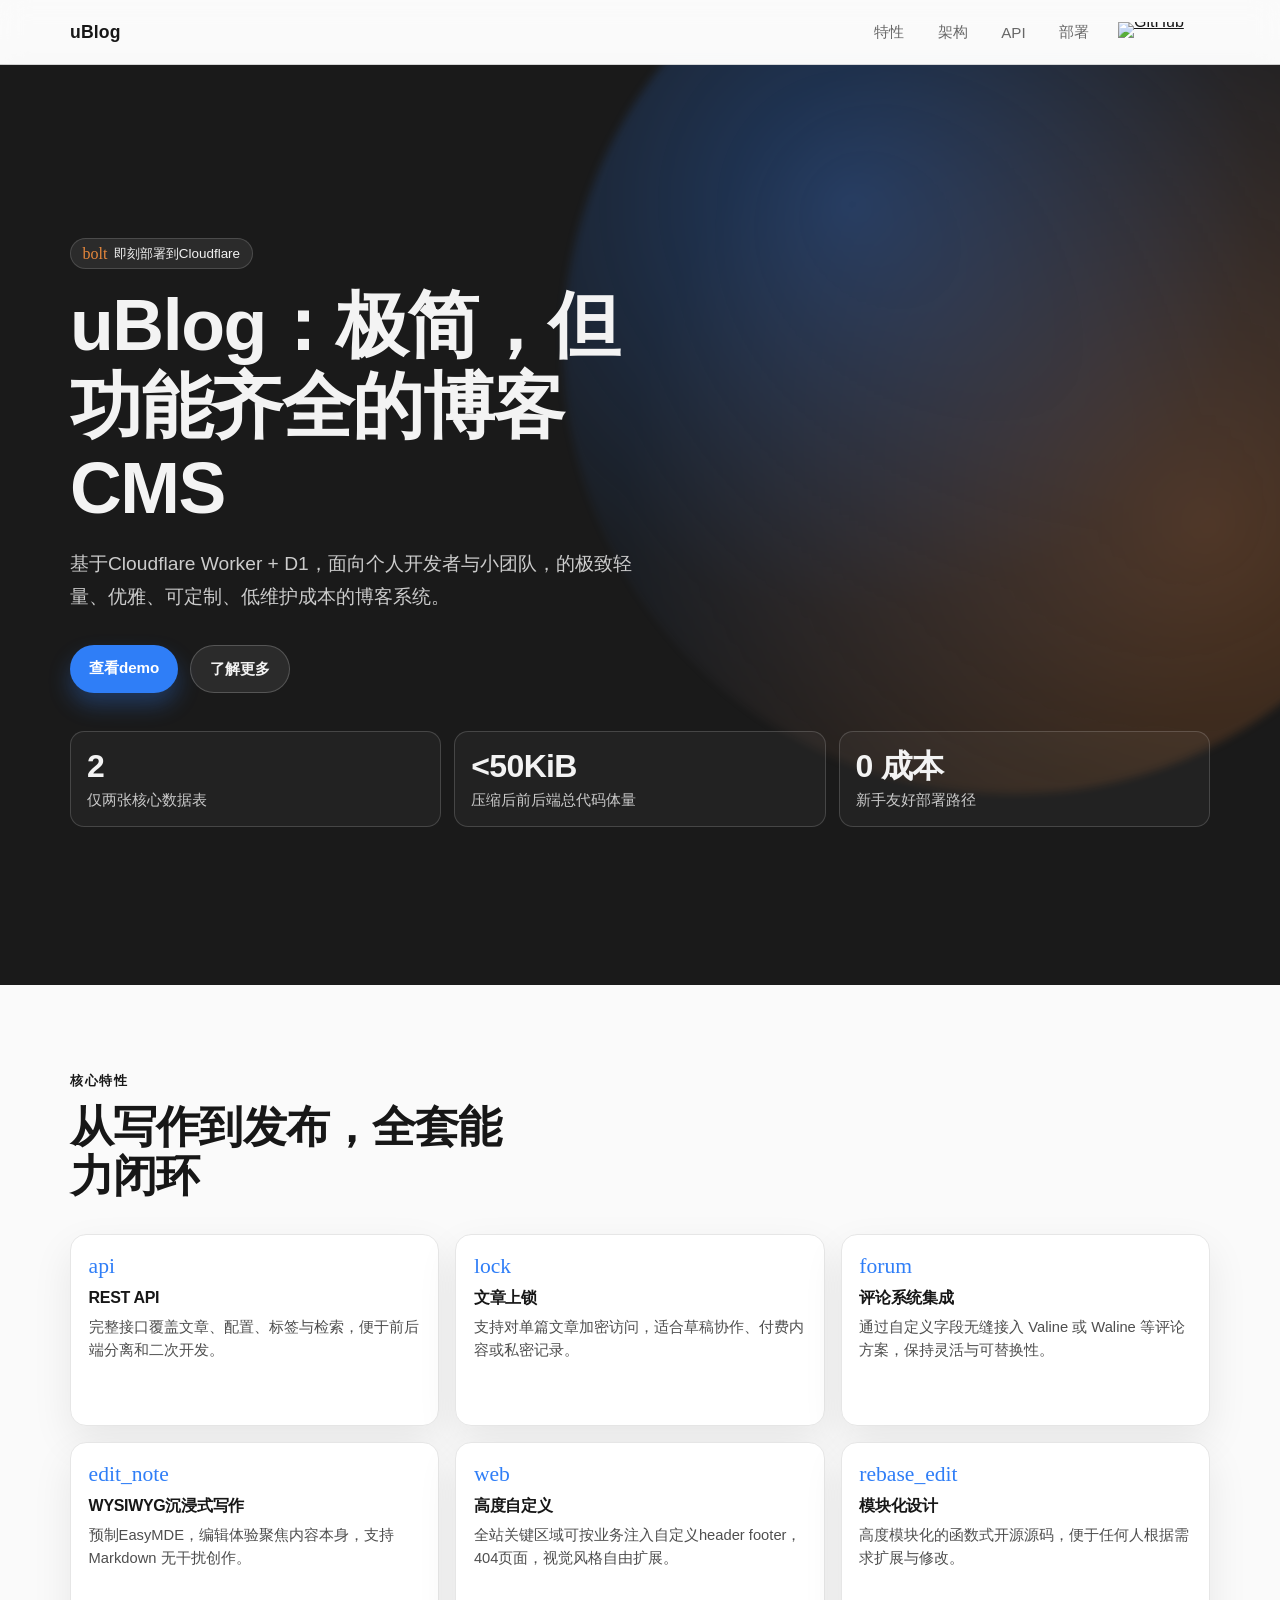
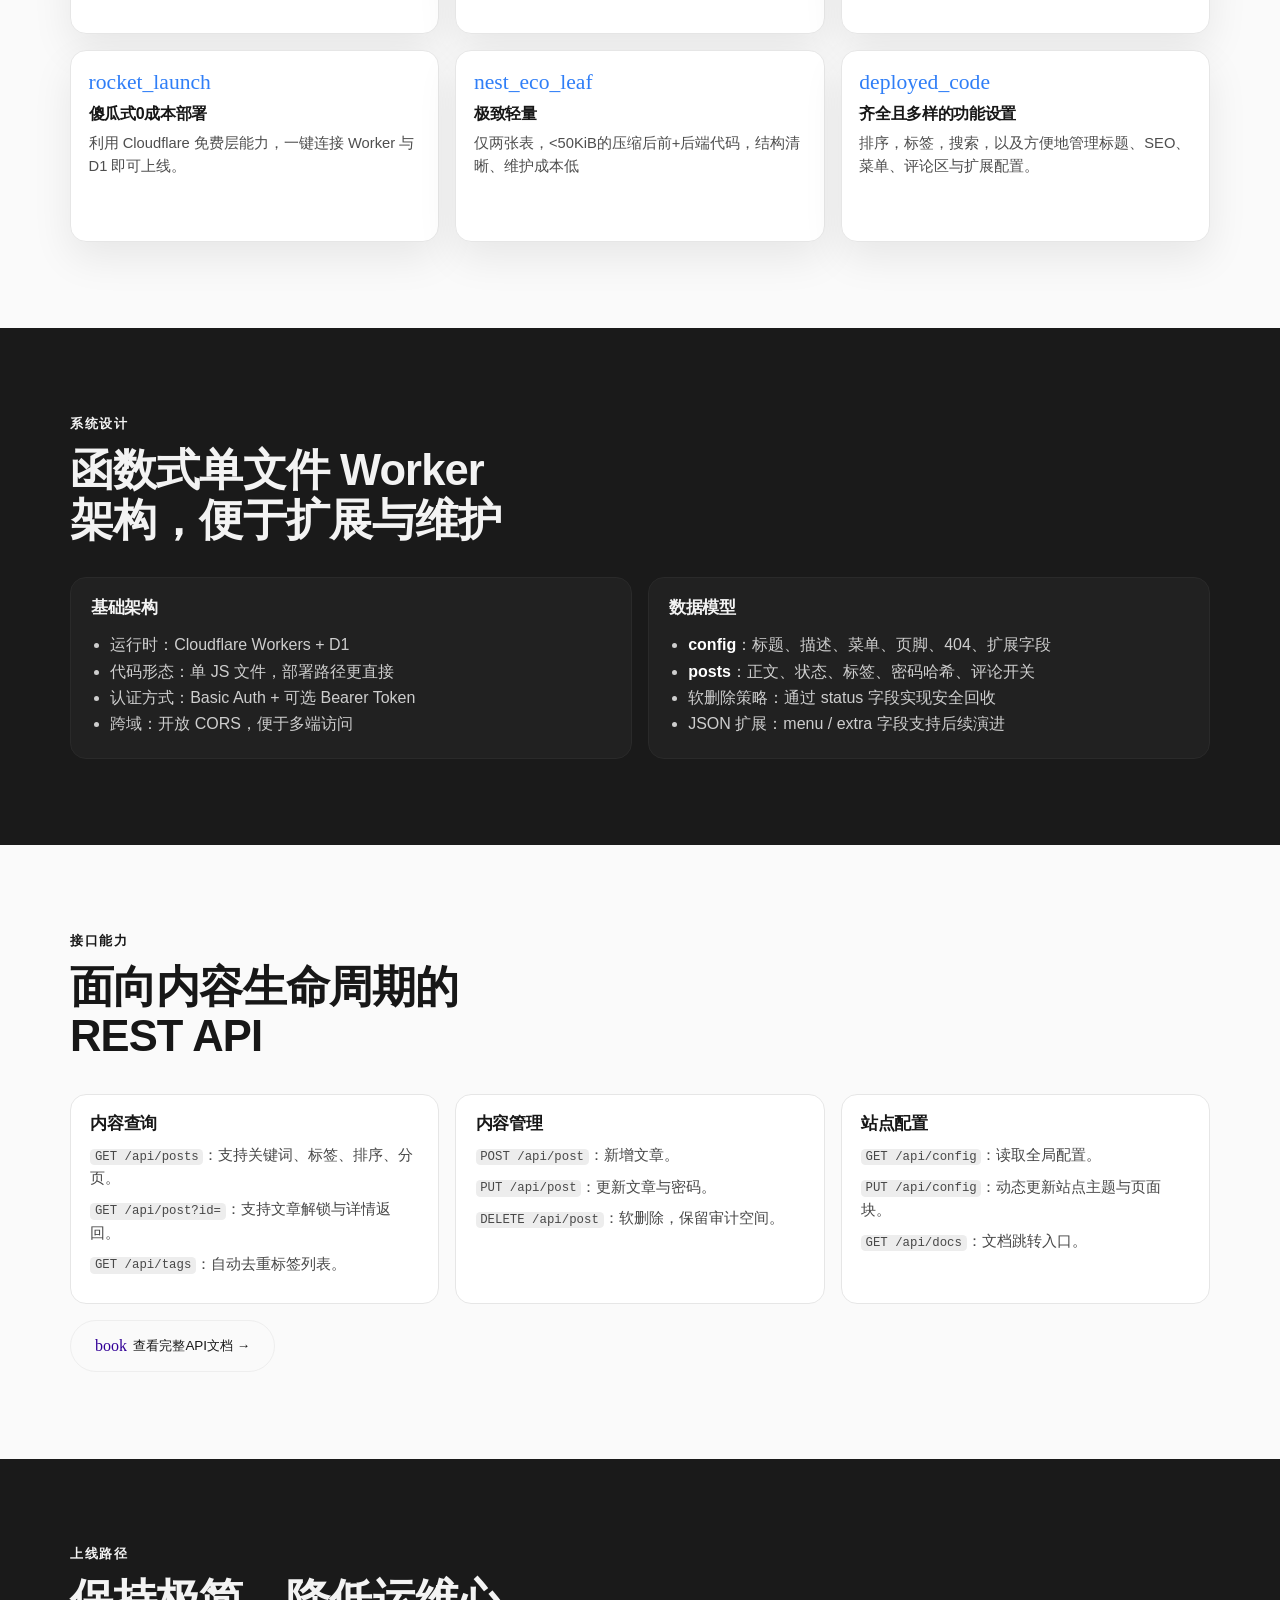
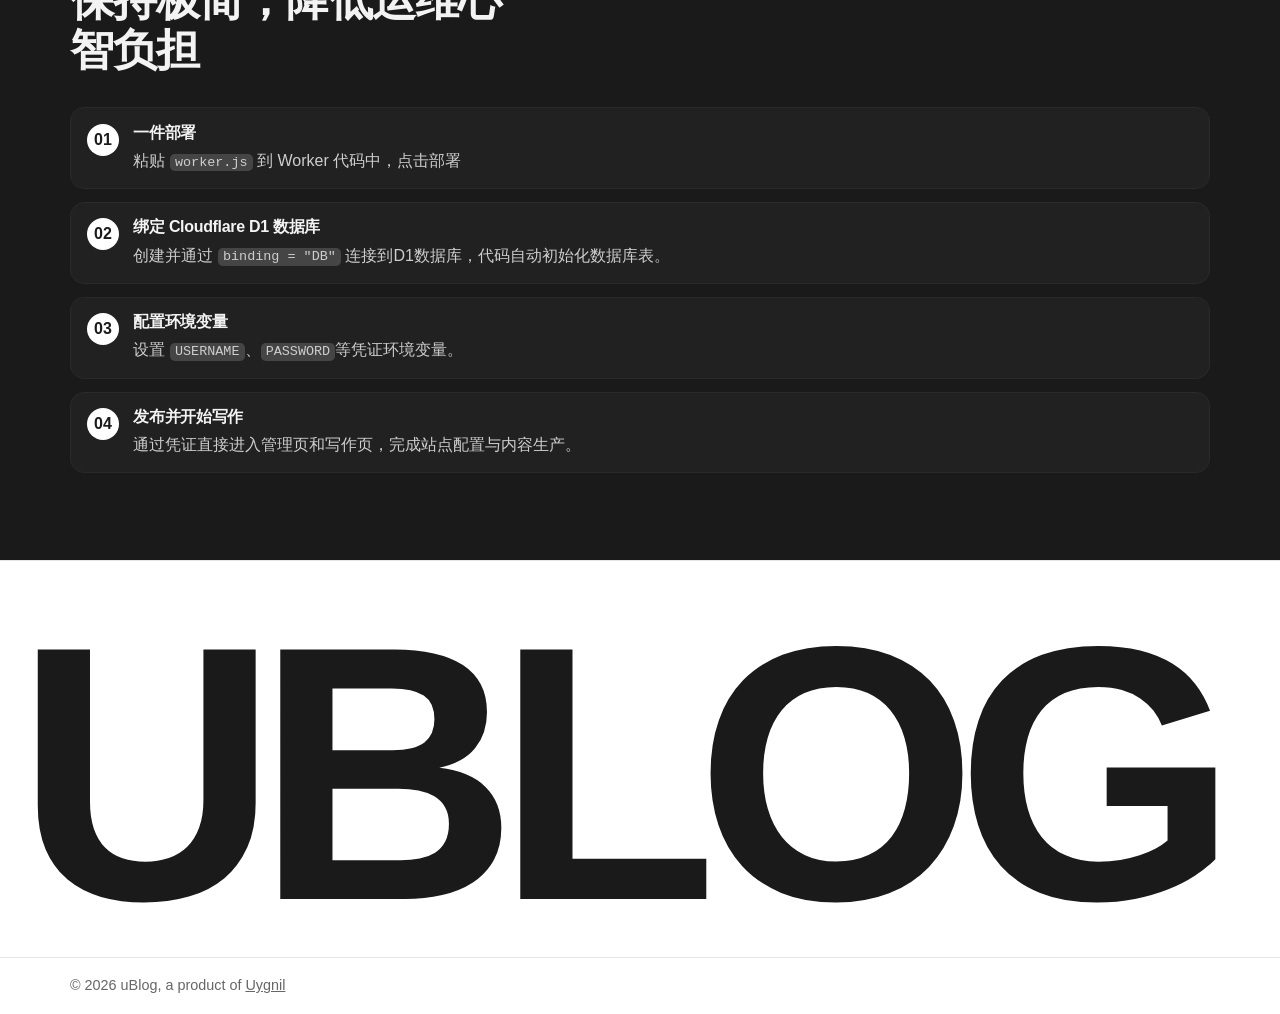
==== commit a9508f57: "feat: edit /admin page; can edit created in /edit and /new; can choose post to edit in /edit docs: u" ====
--- a/landing/index.html
+++ b/landing/index.html
@@ -82,7 +82,7 @@
             </article>
             <article>
               <h3 style="font-size: xx-large;">&lt;50KiB</h3>
-              <p>前后端总代码体量</p>
+              <p>压缩后前后端总代码体量</p>
             </article>
             <article>
               <h3 style="font-size: xx-large;">0 成本</h3>
@@ -135,7 +135,7 @@
             <article class="feature-card" data-reveal>
               <span class="material-symbols-outlined" aria-hidden="true">nest_eco_leaf</span>
               <h3>极致轻量</h3>
-              <p>仅两张表，&lt;50KiB的前+后端代码，结构清晰、维护成本低</p>
+              <p>仅两张表，&lt;50KiB的压缩后前+后端代码，结构清晰、维护成本低</p>
             </article>
             <article class="feature-card" data-reveal>
               <span class="material-symbols-outlined" aria-hidden="true">deployed_code</span>
